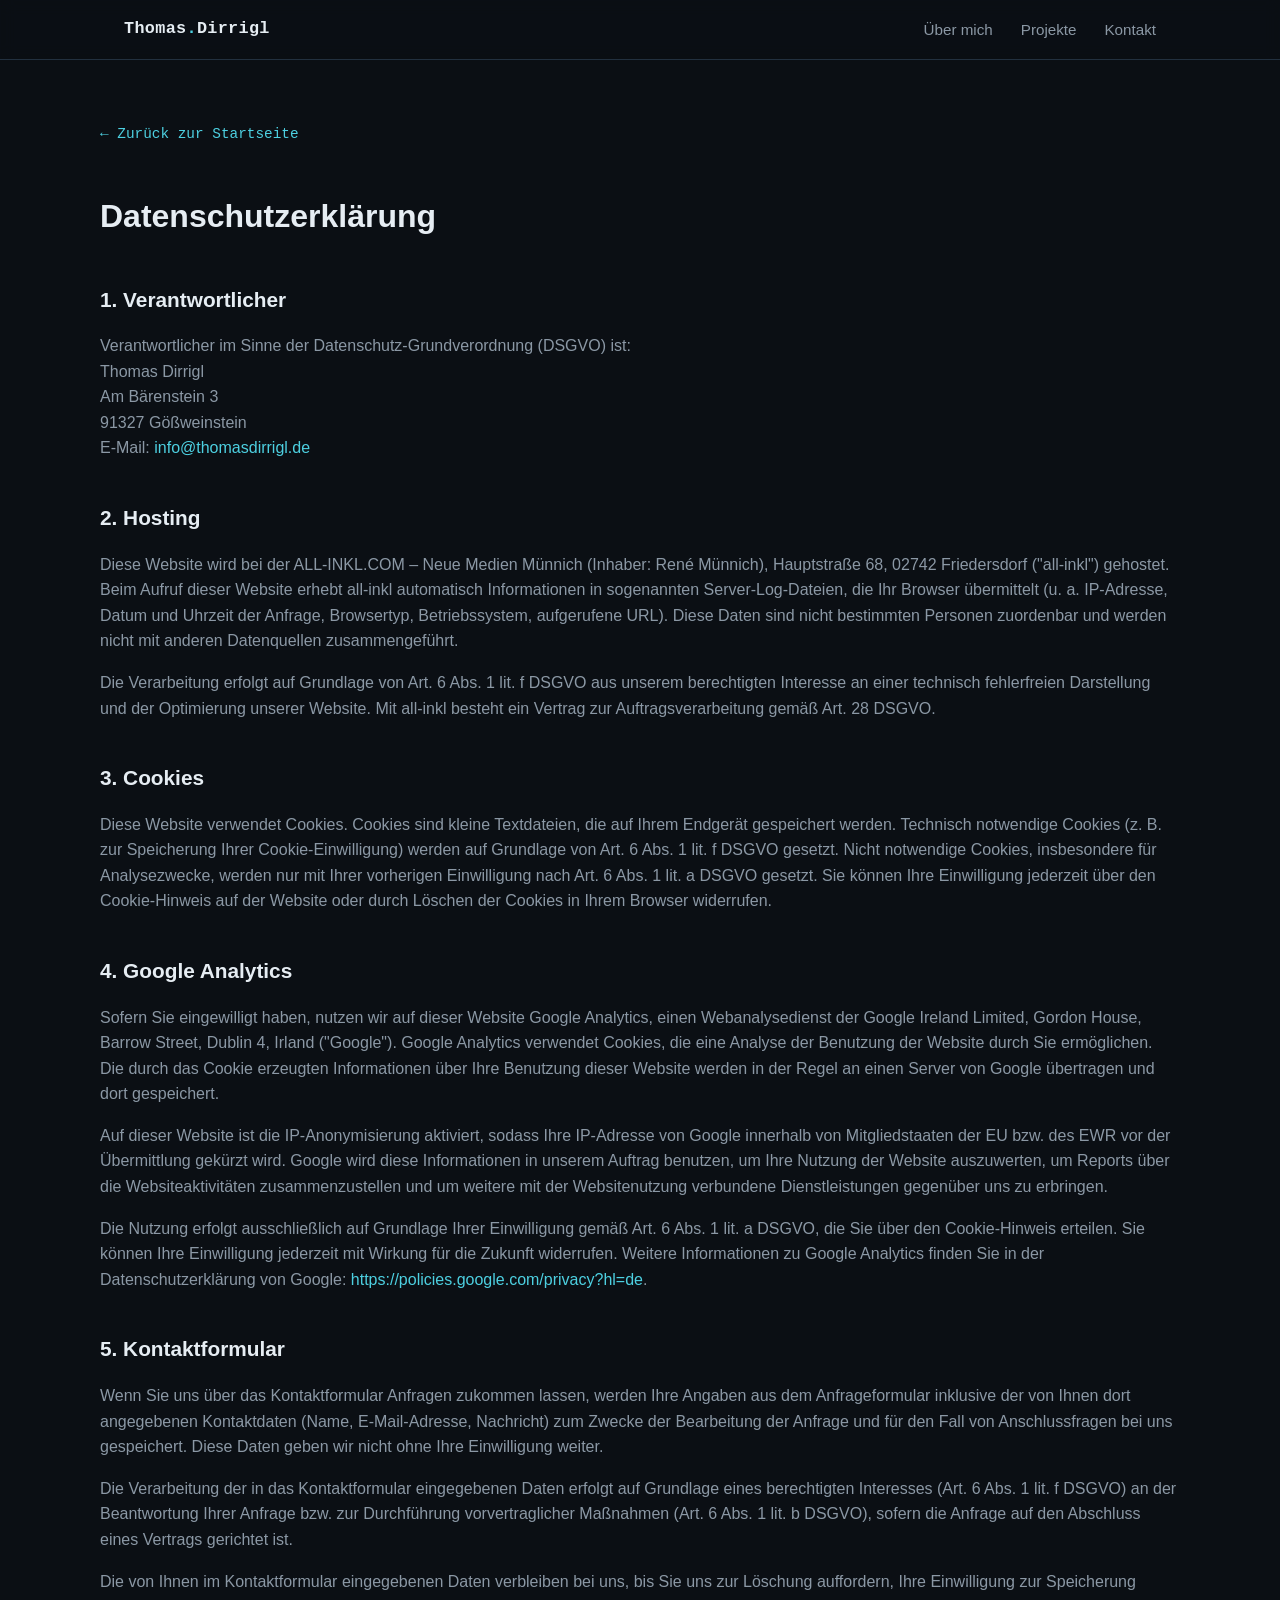
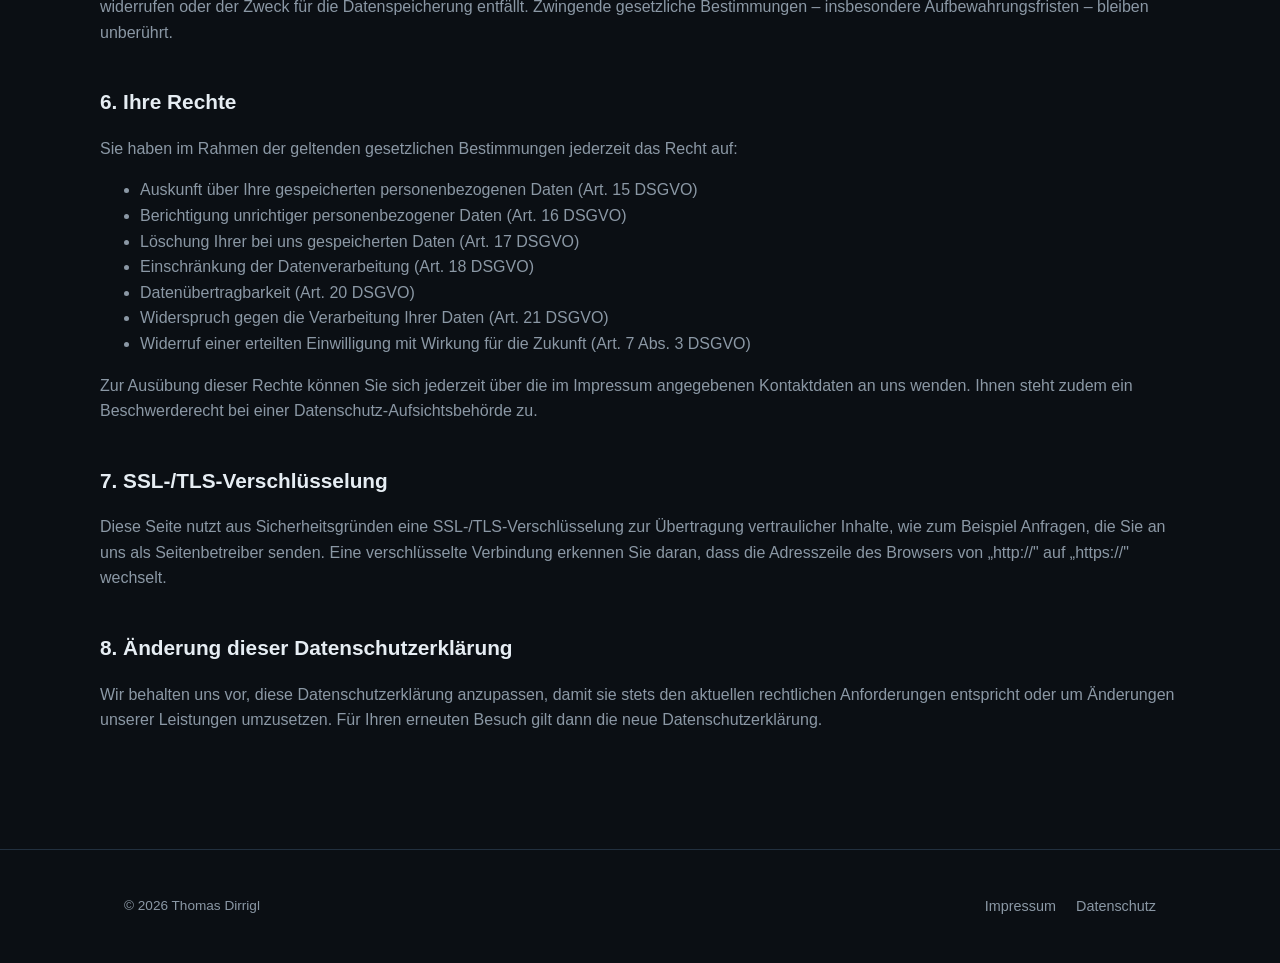
==== datenschutz.html @ 78b627fe "Initial website commit" ====
<!DOCTYPE html>
<html lang="de">
<head>
<meta charset="UTF-8">
<meta name="viewport" content="width=device-width, initial-scale=1.0">
<title>Datenschutzerklärung – Thomas Dirrigl</title>
<link rel="stylesheet" href="css/style.css">
<link rel="icon" href="data:,">
</head>
<body>

<header class="site-header">
  <nav class="nav">
    <a href="index.html#top" class="nav-brand">Thomas<span>.</span>Dirrigl</a>
    <button class="nav-toggle" id="navToggle" aria-label="Menü öffnen" aria-expanded="false">☰</button>
    <ul class="nav-links" id="navLinks">
      <li><a href="index.html#about">Über mich</a></li>
      <li><a href="index.html#projects">Projekte</a></li>
      <li><a href="index.html#contact">Kontakt</a></li>
    </ul>
  </nav>
</header>

<main>
  <div class="container legal-content">
    <a href="index.html" class="back-link">← Zurück zur Startseite</a>
    <h1>Datenschutzerklärung</h1>

    <h2>1. Verantwortlicher</h2>
    <p>
      Verantwortlicher im Sinne der Datenschutz-Grundverordnung (DSGVO) ist:<br>
      Thomas Dirrigl<br>
      Am Bärenstein 3<br>
      91327 Gößweinstein<br>
      E-Mail: <a href="mailto:info@thomasdirrigl.de">info@thomasdirrigl.de</a>
    </p>

    <h2>2. Hosting</h2>
    <p>
      Diese Website wird bei der ALL-INKL.COM – Neue Medien Münnich (Inhaber: René Münnich), Hauptstraße 68, 02742 Friedersdorf ("all-inkl") gehostet. Beim Aufruf dieser Website erhebt all-inkl automatisch Informationen in sogenannten Server-Log-Dateien, die Ihr Browser übermittelt (u. a. IP-Adresse, Datum und Uhrzeit der Anfrage, Browsertyp, Betriebssystem, aufgerufene URL). Diese Daten sind nicht bestimmten Personen zuordenbar und werden nicht mit anderen Datenquellen zusammengeführt.
    </p>
    <p>
      Die Verarbeitung erfolgt auf Grundlage von Art. 6 Abs. 1 lit. f DSGVO aus unserem berechtigten Interesse an einer technisch fehlerfreien Darstellung und der Optimierung unserer Website. Mit all-inkl besteht ein Vertrag zur Auftragsverarbeitung gemäß Art. 28 DSGVO.
    </p>

    <h2>3. Cookies</h2>
    <p>
      Diese Website verwendet Cookies. Cookies sind kleine Textdateien, die auf Ihrem Endgerät gespeichert werden. Technisch notwendige Cookies (z. B. zur Speicherung Ihrer Cookie-Einwilligung) werden auf Grundlage von Art. 6 Abs. 1 lit. f DSGVO gesetzt. Nicht notwendige Cookies, insbesondere für Analysezwecke, werden nur mit Ihrer vorherigen Einwilligung nach Art. 6 Abs. 1 lit. a DSGVO gesetzt. Sie können Ihre Einwilligung jederzeit über den Cookie-Hinweis auf der Website oder durch Löschen der Cookies in Ihrem Browser widerrufen.
    </p>

    <h2>4. Google Analytics</h2>
    <p>
      Sofern Sie eingewilligt haben, nutzen wir auf dieser Website Google Analytics, einen Webanalysedienst der Google Ireland Limited, Gordon House, Barrow Street, Dublin 4, Irland ("Google"). Google Analytics verwendet Cookies, die eine Analyse der Benutzung der Website durch Sie ermöglichen. Die durch das Cookie erzeugten Informationen über Ihre Benutzung dieser Website werden in der Regel an einen Server von Google übertragen und dort gespeichert.
    </p>
    <p>
      Auf dieser Website ist die IP-Anonymisierung aktiviert, sodass Ihre IP-Adresse von Google innerhalb von Mitgliedstaaten der EU bzw. des EWR vor der Übermittlung gekürzt wird. Google wird diese Informationen in unserem Auftrag benutzen, um Ihre Nutzung der Website auszuwerten, um Reports über die Websiteaktivitäten zusammenzustellen und um weitere mit der Websitenutzung verbundene Dienstleistungen gegenüber uns zu erbringen.
    </p>
    <p>
      Die Nutzung erfolgt ausschließlich auf Grundlage Ihrer Einwilligung gemäß Art. 6 Abs. 1 lit. a DSGVO, die Sie über den Cookie-Hinweis erteilen. Sie können Ihre Einwilligung jederzeit mit Wirkung für die Zukunft widerrufen. Weitere Informationen zu Google Analytics finden Sie in der Datenschutzerklärung von Google: <a href="https://policies.google.com/privacy?hl=de" target="_blank" rel="noopener noreferrer">https://policies.google.com/privacy?hl=de</a>.
    </p>

    <h2>5. Kontaktformular</h2>
    <p>
      Wenn Sie uns über das Kontaktformular Anfragen zukommen lassen, werden Ihre Angaben aus dem Anfrageformular inklusive der von Ihnen dort angegebenen Kontaktdaten (Name, E-Mail-Adresse, Nachricht) zum Zwecke der Bearbeitung der Anfrage und für den Fall von Anschlussfragen bei uns gespeichert. Diese Daten geben wir nicht ohne Ihre Einwilligung weiter.
    </p>
    <p>
      Die Verarbeitung der in das Kontaktformular eingegebenen Daten erfolgt auf Grundlage eines berechtigten Interesses (Art. 6 Abs. 1 lit. f DSGVO) an der Beantwortung Ihrer Anfrage bzw. zur Durchführung vorvertraglicher Maßnahmen (Art. 6 Abs. 1 lit. b DSGVO), sofern die Anfrage auf den Abschluss eines Vertrags gerichtet ist.
    </p>
    <p>
      Die von Ihnen im Kontaktformular eingegebenen Daten verbleiben bei uns, bis Sie uns zur Löschung auffordern, Ihre Einwilligung zur Speicherung widerrufen oder der Zweck für die Datenspeicherung entfällt. Zwingende gesetzliche Bestimmungen – insbesondere Aufbewahrungsfristen – bleiben unberührt.
    </p>

    <h2>6. Ihre Rechte</h2>
    <p>Sie haben im Rahmen der geltenden gesetzlichen Bestimmungen jederzeit das Recht auf:</p>
    <ul>
      <li>Auskunft über Ihre gespeicherten personenbezogenen Daten (Art. 15 DSGVO)</li>
      <li>Berichtigung unrichtiger personenbezogener Daten (Art. 16 DSGVO)</li>
      <li>Löschung Ihrer bei uns gespeicherten Daten (Art. 17 DSGVO)</li>
      <li>Einschränkung der Datenverarbeitung (Art. 18 DSGVO)</li>
      <li>Datenübertragbarkeit (Art. 20 DSGVO)</li>
      <li>Widerspruch gegen die Verarbeitung Ihrer Daten (Art. 21 DSGVO)</li>
      <li>Widerruf einer erteilten Einwilligung mit Wirkung für die Zukunft (Art. 7 Abs. 3 DSGVO)</li>
    </ul>
    <p>
      Zur Ausübung dieser Rechte können Sie sich jederzeit über die im Impressum angegebenen Kontaktdaten an uns wenden. Ihnen steht zudem ein Beschwerderecht bei einer Datenschutz-Aufsichtsbehörde zu.
    </p>

    <h2>7. SSL-/TLS-Verschlüsselung</h2>
    <p>
      Diese Seite nutzt aus Sicherheitsgründen eine SSL-/TLS-Verschlüsselung zur Übertragung vertraulicher Inhalte, wie zum Beispiel Anfragen, die Sie an uns als Seitenbetreiber senden. Eine verschlüsselte Verbindung erkennen Sie daran, dass die Adresszeile des Browsers von „http://" auf „https://" wechselt.
    </p>

    <h2>8. Änderung dieser Datenschutzerklärung</h2>
    <p>
      Wir behalten uns vor, diese Datenschutzerklärung anzupassen, damit sie stets den aktuellen rechtlichen Anforderungen entspricht oder um Änderungen unserer Leistungen umzusetzen. Für Ihren erneuten Besuch gilt dann die neue Datenschutzerklärung.
    </p>
  </div>
</main>

<footer class="site-footer">
  <div class="container footer-inner">
    <p class="footer-copy">&copy; 2026 Thomas Dirrigl</p>
    <ul class="footer-links">
      <li><a href="impressum.html">Impressum</a></li>
      <li><a href="datenschutz.html">Datenschutz</a></li>
    </ul>
  </div>
</footer>

<script src="js/main.js"></script>
</body>
</html>
---- css/style.css ----
:root {
  --bg: #0b0f14;
  --bg-alt: #121821;
  --bg-card: #161d28;
  --text: #e6edf3;
  --text-muted: #8b98a5;
  --accent: #4dd0e1;
  --accent-dim: #2a7d8c;
  --border: #22303f;
  --radius: 10px;
  --max-width: 1080px;
  --font: -apple-system, BlinkMacSystemFont, "Segoe UI", Roboto, Helvetica, Arial, sans-serif;
  --font-mono: "SFMono-Regular", Consolas, "Liberation Mono", Menlo, monospace;
}

* {
  box-sizing: border-box;
}

html {
  scroll-behavior: smooth;
}

body {
  margin: 0;
  background: var(--bg);
  color: var(--text);
  font-family: var(--font);
  line-height: 1.6;
  -webkit-font-smoothing: antialiased;
}

a {
  color: var(--accent);
  text-decoration: none;
}

a:hover {
  text-decoration: underline;
}

.container {
  max-width: var(--max-width);
  margin: 0 auto;
  padding: 0 24px;
}

/* Header / Nav */
header.site-header {
  position: sticky;
  top: 0;
  z-index: 100;
  background: rgba(11, 15, 20, 0.85);
  backdrop-filter: blur(8px);
  border-bottom: 1px solid var(--border);
}

.nav {
  display: flex;
  align-items: center;
  justify-content: space-between;
  padding: 16px 24px;
  max-width: var(--max-width);
  margin: 0 auto;
}

.nav-brand {
  font-family: var(--font-mono);
  font-weight: 600;
  font-size: 1.05rem;
  color: var(--text);
  letter-spacing: 0.02em;
}

.nav-brand span {
  color: var(--accent);
}

.nav-links {
  display: flex;
  gap: 28px;
  list-style: none;
  margin: 0;
  padding: 0;
}

.nav-links a {
  color: var(--text-muted);
  font-size: 0.95rem;
  font-weight: 500;
}

.nav-links a:hover {
  color: var(--text);
  text-decoration: none;
}

.nav-toggle {
  display: none;
  background: none;
  border: 1px solid var(--border);
  border-radius: 6px;
  color: var(--text);
  padding: 6px 10px;
  cursor: pointer;
  font-size: 1.1rem;
}

/* Hero */
.hero {
  padding: 100px 0 80px;
  text-align: center;
}

.hero-eyebrow {
  font-family: var(--font-mono);
  color: var(--accent);
  font-size: 0.9rem;
  letter-spacing: 0.08em;
  text-transform: uppercase;
  margin-bottom: 16px;
}

.hero h1 {
  font-size: clamp(2rem, 5vw, 3.2rem);
  margin: 0 0 16px;
  line-height: 1.15;
}

.hero p {
  color: var(--text-muted);
  font-size: 1.15rem;
  max-width: 640px;
  margin: 0 auto 32px;
}

.hero-actions {
  display: flex;
  gap: 16px;
  justify-content: center;
  flex-wrap: wrap;
}

.btn {
  display: inline-block;
  padding: 12px 24px;
  border-radius: 8px;
  font-weight: 600;
  font-size: 0.95rem;
  cursor: pointer;
  border: 1px solid transparent;
}

.btn-primary {
  background: var(--accent);
  color: #06181c;
}

.btn-primary:hover {
  background: #6ddce9;
  text-decoration: none;
}

.btn-secondary {
  background: transparent;
  color: var(--text);
  border-color: var(--border);
}

.btn-secondary:hover {
  border-color: var(--accent);
  color: var(--accent);
  text-decoration: none;
}

/* Sections */
section {
  padding: 72px 0;
  border-top: 1px solid var(--border);
}

.section-header {
  margin-bottom: 40px;
}

.section-eyebrow {
  font-family: var(--font-mono);
  color: var(--accent);
  font-size: 0.85rem;
  letter-spacing: 0.08em;
  text-transform: uppercase;
  margin-bottom: 8px;
}

.section-header h2 {
  font-size: 1.9rem;
  margin: 0;
}

/* About */
.about-grid {
  display: grid;
  grid-template-columns: 1fr 1fr;
  gap: 40px;
  align-items: start;
}

.about-grid p {
  color: var(--text-muted);
  margin: 0 0 16px;
}

.skills-list {
  list-style: none;
  margin: 0;
  padding: 0;
  display: flex;
  flex-wrap: wrap;
  gap: 10px;
}

.skills-list li {
  background: var(--bg-card);
  border: 1px solid var(--border);
  color: var(--text);
  font-family: var(--font-mono);
  font-size: 0.85rem;
  padding: 6px 12px;
  border-radius: 999px;
}

.status-badge {
  display: inline-flex;
  align-items: center;
  gap: 8px;
  background: rgba(77, 208, 225, 0.1);
  border: 1px solid var(--accent-dim);
  color: var(--accent);
  font-size: 0.9rem;
  font-weight: 600;
  padding: 8px 14px;
  border-radius: 999px;
  margin-top: 20px;
}

.status-badge::before {
  content: "";
  width: 8px;
  height: 8px;
  border-radius: 50%;
  background: var(--accent);
  box-shadow: 0 0 0 3px rgba(77, 208, 225, 0.25);
}

/* Projects */
.project-grid {
  display: grid;
  grid-template-columns: repeat(auto-fit, minmax(300px, 1fr));
  gap: 24px;
}

.project-card {
  background: var(--bg-card);
  border: 1px solid var(--border);
  border-radius: var(--radius);
  padding: 28px;
  display: flex;
  flex-direction: column;
  gap: 14px;
}

.project-card .project-tag {
  font-family: var(--font-mono);
  font-size: 0.75rem;
  color: var(--accent);
  text-transform: uppercase;
  letter-spacing: 0.06em;
}

.project-card h3 {
  margin: 0;
  font-size: 1.25rem;
}

.project-card ul {
  margin: 0;
  padding-left: 20px;
  color: var(--text-muted);
  font-size: 0.95rem;
}

.project-card li {
  margin-bottom: 6px;
}

.project-card .next-step {
  margin-top: auto;
  padding-top: 14px;
  border-top: 1px dashed var(--border);
  font-size: 0.88rem;
  color: var(--text-muted);
}

.project-card .next-step strong {
  color: var(--text);
}

.built-with {
  margin-top: 8px;
  font-family: var(--font-mono);
  font-size: 0.78rem;
  color: var(--text-muted);
}

/* Contact */
.contact-grid {
  display: grid;
  grid-template-columns: 1fr 1fr;
  gap: 40px;
}

.contact-info p {
  color: var(--text-muted);
}

.contact-info a {
  font-weight: 600;
}

form.contact-form {
  display: flex;
  flex-direction: column;
  gap: 16px;
}

.form-group {
  display: flex;
  flex-direction: column;
  gap: 6px;
}

.form-group label {
  font-size: 0.9rem;
  color: var(--text-muted);
}

.form-group input,
.form-group textarea {
  background: var(--bg-card);
  border: 1px solid var(--border);
  border-radius: 8px;
  padding: 12px 14px;
  color: var(--text);
  font-family: var(--font);
  font-size: 0.95rem;
  resize: vertical;
}

.form-group input:focus,
.form-group textarea:focus {
  outline: none;
  border-color: var(--accent);
}

.form-hp {
  position: absolute;
  left: -9999px;
  opacity: 0;
}

.form-note {
  font-size: 0.8rem;
  color: var(--text-muted);
}

.form-status {
  font-size: 0.9rem;
  padding: 10px 14px;
  border-radius: 8px;
  display: none;
}

.form-status.success {
  display: block;
  background: rgba(77, 208, 225, 0.1);
  border: 1px solid var(--accent-dim);
  color: var(--accent);
}

.form-status.error {
  display: block;
  background: rgba(225, 77, 77, 0.1);
  border: 1px solid #a33;
  color: #ff8080;
}

/* Footer */
footer.site-footer {
  border-top: 1px solid var(--border);
  padding: 32px 0;
}

.footer-inner {
  display: flex;
  justify-content: space-between;
  align-items: center;
  flex-wrap: wrap;
  gap: 16px;
}

.footer-links {
  display: flex;
  gap: 20px;
  list-style: none;
  margin: 0;
  padding: 0;
}

.footer-links a {
  color: var(--text-muted);
  font-size: 0.9rem;
}

.footer-copy {
  color: var(--text-muted);
  font-size: 0.85rem;
}

/* Legal pages */
.legal-content {
  padding: 60px 0 100px;
}

.legal-content h1 {
  font-size: 2rem;
  margin-bottom: 8px;
}

.legal-content h2 {
  font-size: 1.3rem;
  margin-top: 40px;
  color: var(--text);
}

.legal-content h3 {
  font-size: 1.05rem;
  margin-top: 24px;
}

.legal-content p,
.legal-content li {
  color: var(--text-muted);
}

.legal-content a {
  word-break: break-word;
}

.back-link {
  display: inline-block;
  margin-bottom: 24px;
  font-family: var(--font-mono);
  font-size: 0.9rem;
}

/* Cookie banner */
.cookie-banner {
  position: fixed;
  bottom: 0;
  left: 0;
  right: 0;
  z-index: 200;
  background: var(--bg-card);
  border-top: 1px solid var(--border);
  padding: 20px 24px;
  display: none;
}

.cookie-banner.visible {
  display: block;
}

.cookie-banner-inner {
  max-width: var(--max-width);
  margin: 0 auto;
  display: flex;
  align-items: center;
  justify-content: space-between;
  gap: 24px;
  flex-wrap: wrap;
}

.cookie-banner p {
  margin: 0;
  color: var(--text-muted);
  font-size: 0.9rem;
  max-width: 640px;
}

.cookie-banner p a {
  color: var(--accent);
}

.cookie-actions {
  display: flex;
  gap: 12px;
  flex-wrap: wrap;
}

.cookie-actions .btn {
  padding: 10px 18px;
  font-size: 0.9rem;
}

@media (max-width: 720px) {
  .nav-links {
    position: absolute;
    top: 100%;
    left: 0;
    right: 0;
    background: var(--bg-alt);
    border-bottom: 1px solid var(--border);
    flex-direction: column;
    padding: 16px 24px;
    gap: 16px;
    display: none;
  }

  .nav-links.open {
    display: flex;
  }

  .nav-toggle {
    display: inline-block;
  }

  .about-grid,
  .contact-grid {
    grid-template-columns: 1fr;
  }

  .footer-inner {
    flex-direction: column;
    align-items: flex-start;
  }
}
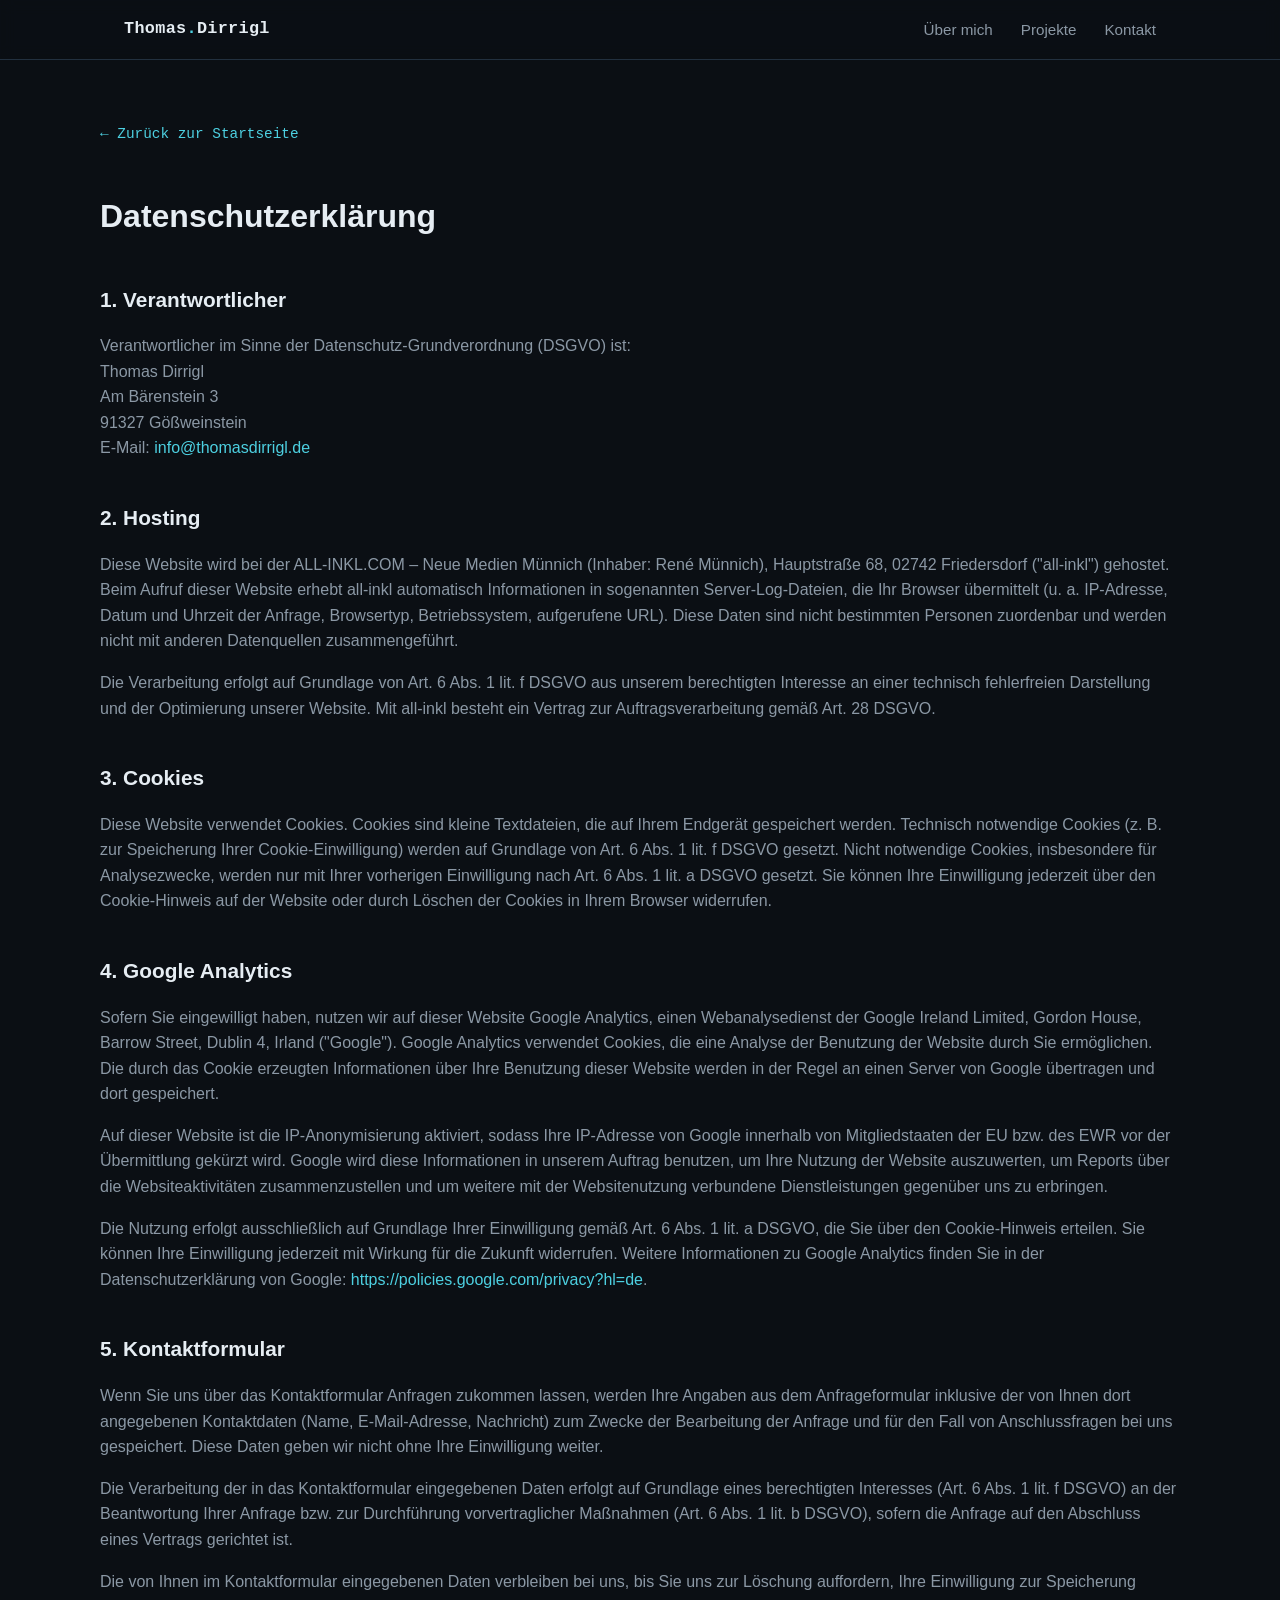
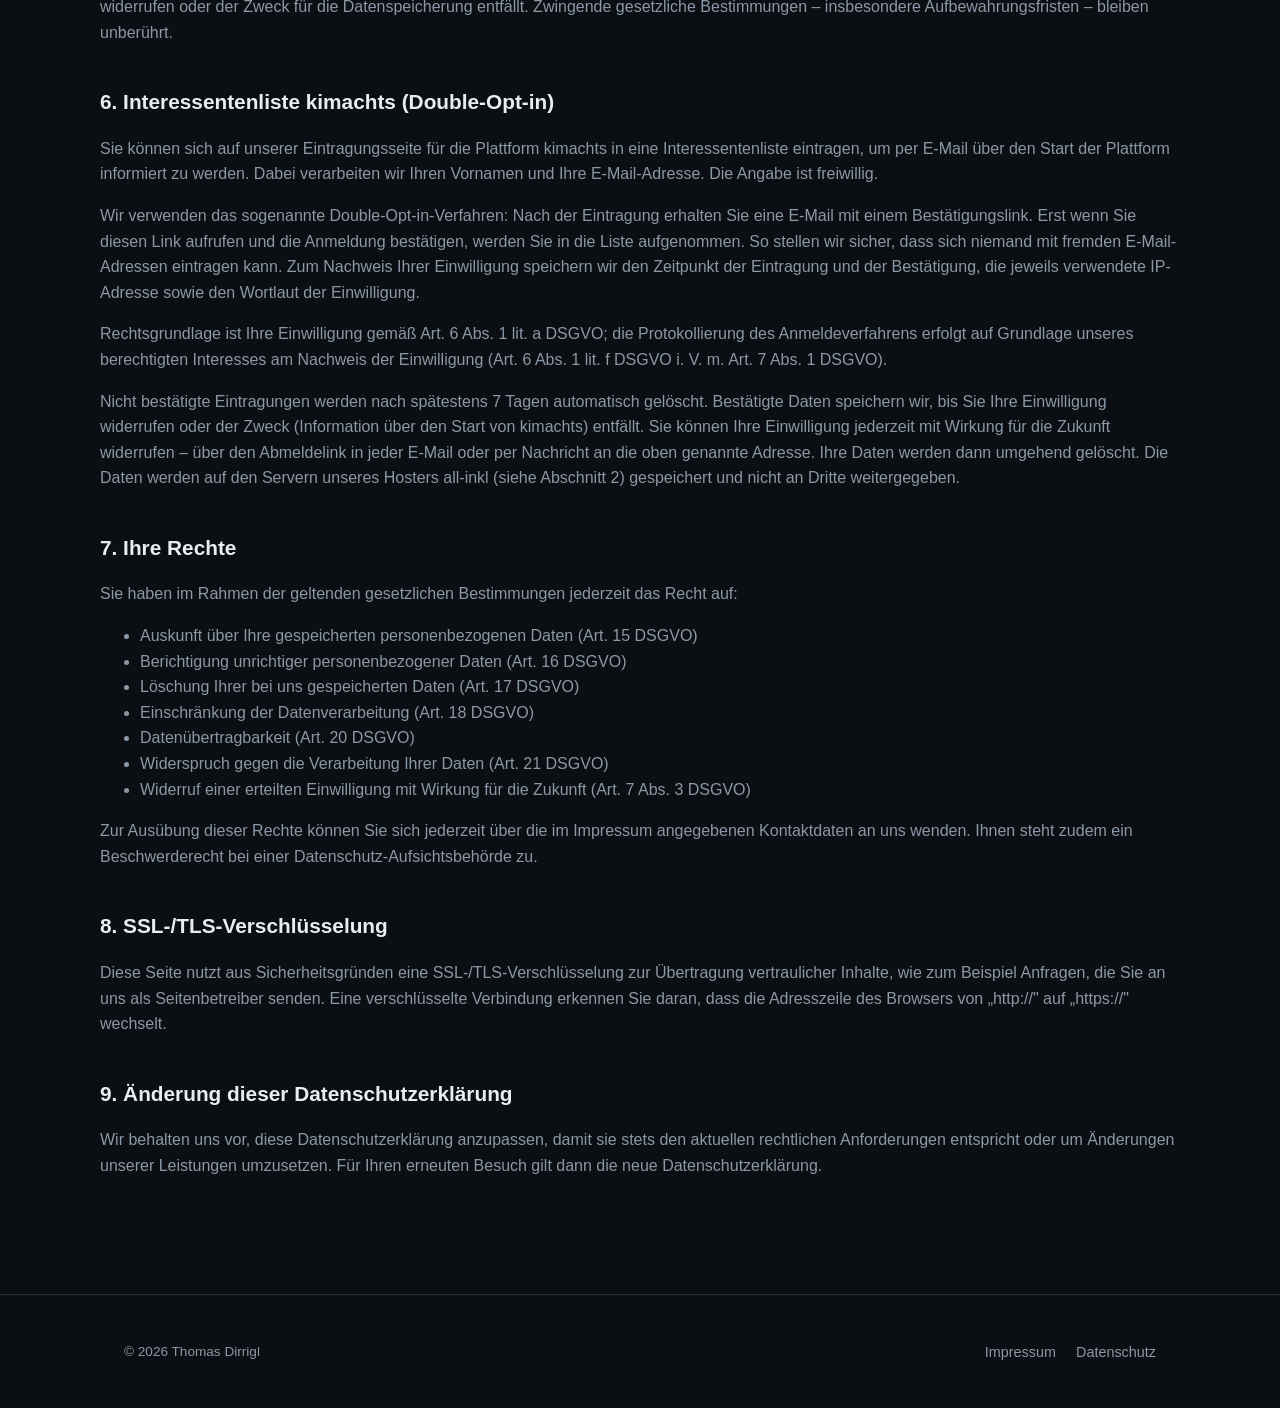
==== commit 5c74df33: "Add kimachts waitlist page with double opt-in Signup form (first name + email) backed by SQLite, con" ====
--- a/datenschutz.html
+++ b/datenschutz.html
@@ -70,7 +70,21 @@
       Die von Ihnen im Kontaktformular eingegebenen Daten verbleiben bei uns, bis Sie uns zur Löschung auffordern, Ihre Einwilligung zur Speicherung widerrufen oder der Zweck für die Datenspeicherung entfällt. Zwingende gesetzliche Bestimmungen – insbesondere Aufbewahrungsfristen – bleiben unberührt.
     </p>
 
-    <h2>6. Ihre Rechte</h2>
+    <h2 id="interessentenliste">6. Interessentenliste kimachts (Double-Opt-in)</h2>
+    <p>
+      Sie können sich auf unserer Eintragungsseite für die Plattform kimachts in eine Interessentenliste eintragen, um per E-Mail über den Start der Plattform informiert zu werden. Dabei verarbeiten wir Ihren Vornamen und Ihre E-Mail-Adresse. Die Angabe ist freiwillig.
+    </p>
+    <p>
+      Wir verwenden das sogenannte Double-Opt-in-Verfahren: Nach der Eintragung erhalten Sie eine E-Mail mit einem Bestätigungslink. Erst wenn Sie diesen Link aufrufen und die Anmeldung bestätigen, werden Sie in die Liste aufgenommen. So stellen wir sicher, dass sich niemand mit fremden E-Mail-Adressen eintragen kann. Zum Nachweis Ihrer Einwilligung speichern wir den Zeitpunkt der Eintragung und der Bestätigung, die jeweils verwendete IP-Adresse sowie den Wortlaut der Einwilligung.
+    </p>
+    <p>
+      Rechtsgrundlage ist Ihre Einwilligung gemäß Art. 6 Abs. 1 lit. a DSGVO; die Protokollierung des Anmeldeverfahrens erfolgt auf Grundlage unseres berechtigten Interesses am Nachweis der Einwilligung (Art. 6 Abs. 1 lit. f DSGVO i. V. m. Art. 7 Abs. 1 DSGVO).
+    </p>
+    <p>
+      Nicht bestätigte Eintragungen werden nach spätestens 7 Tagen automatisch gelöscht. Bestätigte Daten speichern wir, bis Sie Ihre Einwilligung widerrufen oder der Zweck (Information über den Start von kimachts) entfällt. Sie können Ihre Einwilligung jederzeit mit Wirkung für die Zukunft widerrufen – über den Abmeldelink in jeder E-Mail oder per Nachricht an die oben genannte Adresse. Ihre Daten werden dann umgehend gelöscht. Die Daten werden auf den Servern unseres Hosters all-inkl (siehe Abschnitt 2) gespeichert und nicht an Dritte weitergegeben.
+    </p>
+
+    <h2>7. Ihre Rechte</h2>
     <p>Sie haben im Rahmen der geltenden gesetzlichen Bestimmungen jederzeit das Recht auf:</p>
     <ul>
       <li>Auskunft über Ihre gespeicherten personenbezogenen Daten (Art. 15 DSGVO)</li>
@@ -85,12 +99,12 @@
       Zur Ausübung dieser Rechte können Sie sich jederzeit über die im Impressum angegebenen Kontaktdaten an uns wenden. Ihnen steht zudem ein Beschwerderecht bei einer Datenschutz-Aufsichtsbehörde zu.
     </p>
 
-    <h2>7. SSL-/TLS-Verschlüsselung</h2>
+    <h2>8. SSL-/TLS-Verschlüsselung</h2>
     <p>
       Diese Seite nutzt aus Sicherheitsgründen eine SSL-/TLS-Verschlüsselung zur Übertragung vertraulicher Inhalte, wie zum Beispiel Anfragen, die Sie an uns als Seitenbetreiber senden. Eine verschlüsselte Verbindung erkennen Sie daran, dass die Adresszeile des Browsers von „http://" auf „https://" wechselt.
     </p>
 
-    <h2>8. Änderung dieser Datenschutzerklärung</h2>
+    <h2>9. Änderung dieser Datenschutzerklärung</h2>
     <p>
       Wir behalten uns vor, diese Datenschutzerklärung anzupassen, damit sie stets den aktuellen rechtlichen Anforderungen entspricht oder um Änderungen unserer Leistungen umzusetzen. Für Ihren erneuten Besuch gilt dann die neue Datenschutzerklärung.
     </p>
--- a/css/style.css
+++ b/css/style.css
@@ -312,6 +312,25 @@
   color: var(--text-muted);
 }
 
+.repo-link {
+  display: inline-flex;
+  align-items: center;
+  gap: 8px;
+  margin-top: 4px;
+  font-size: 0.88rem;
+  font-weight: 600;
+  color: var(--text);
+}
+
+.repo-link:hover {
+  color: var(--accent);
+  text-decoration: none;
+}
+
+.repo-link svg {
+  flex-shrink: 0;
+}
+
 /* Contact */
 .contact-grid {
   display: grid;
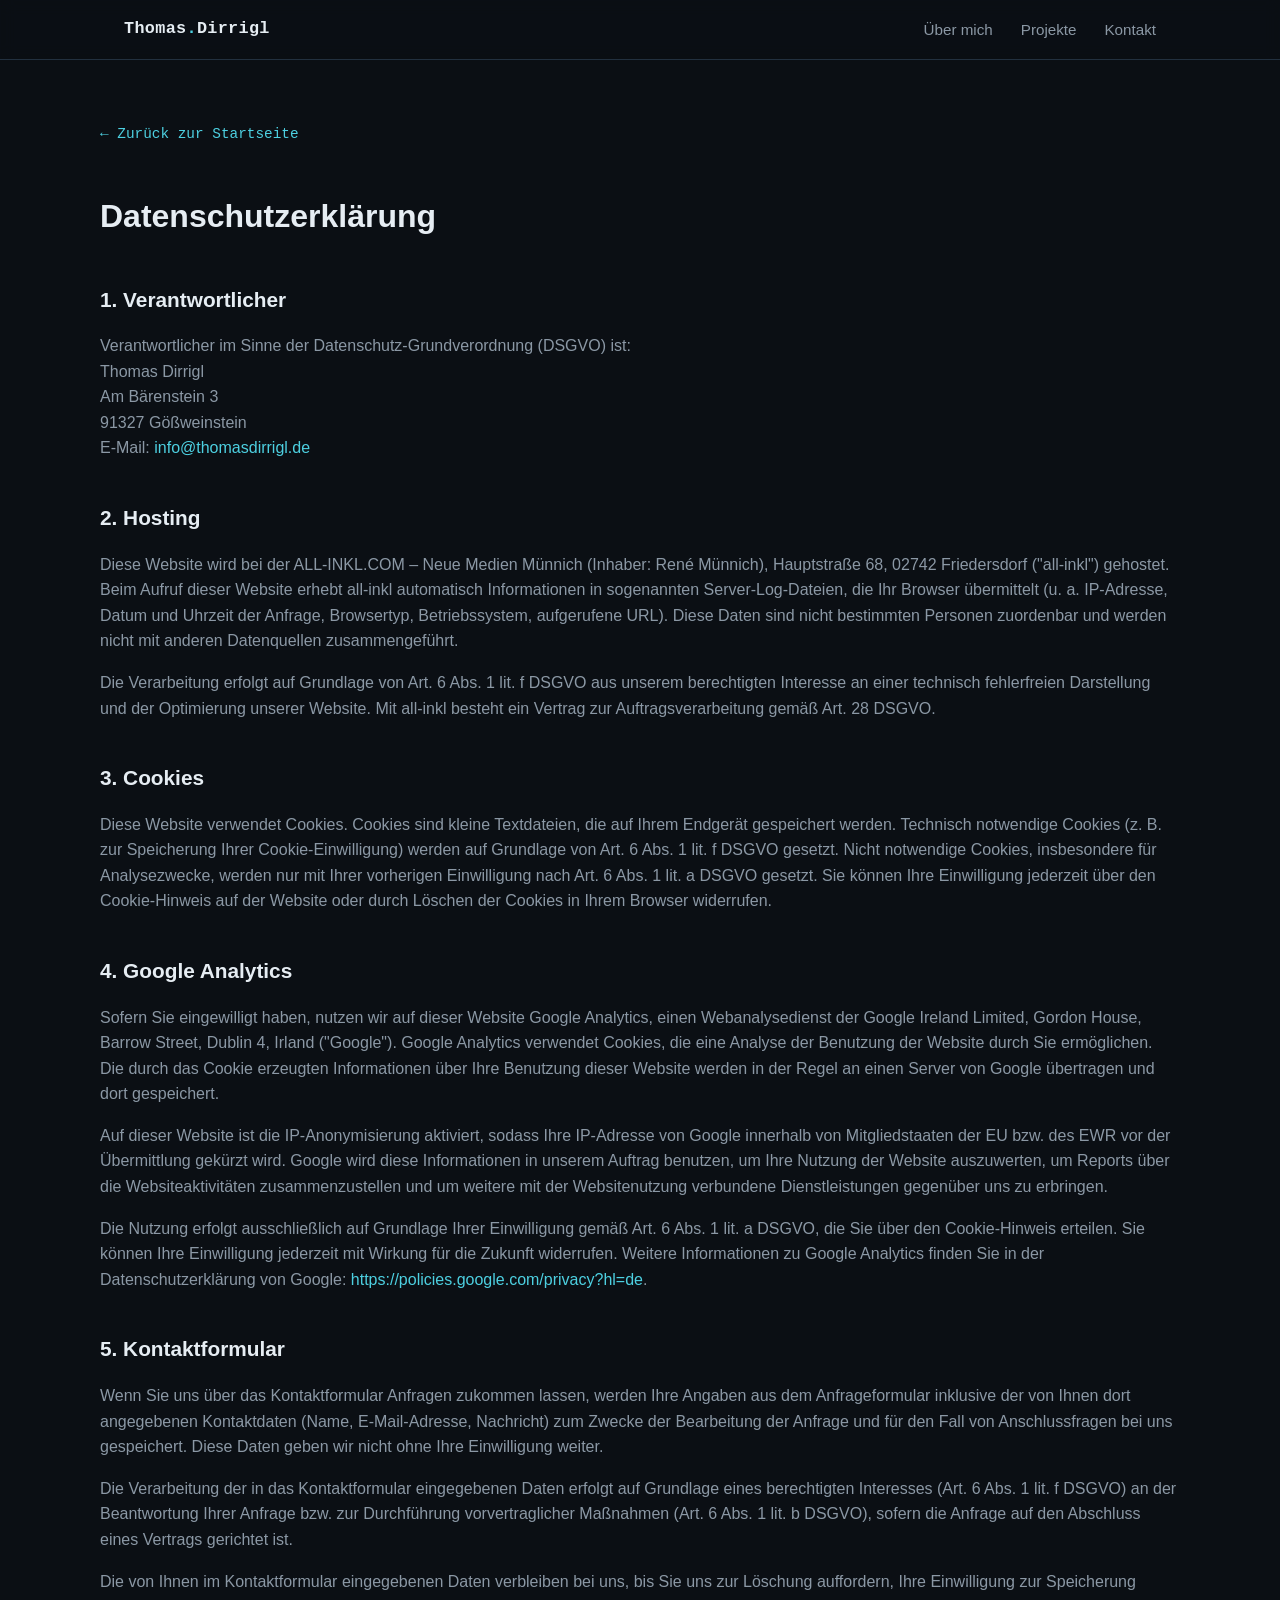
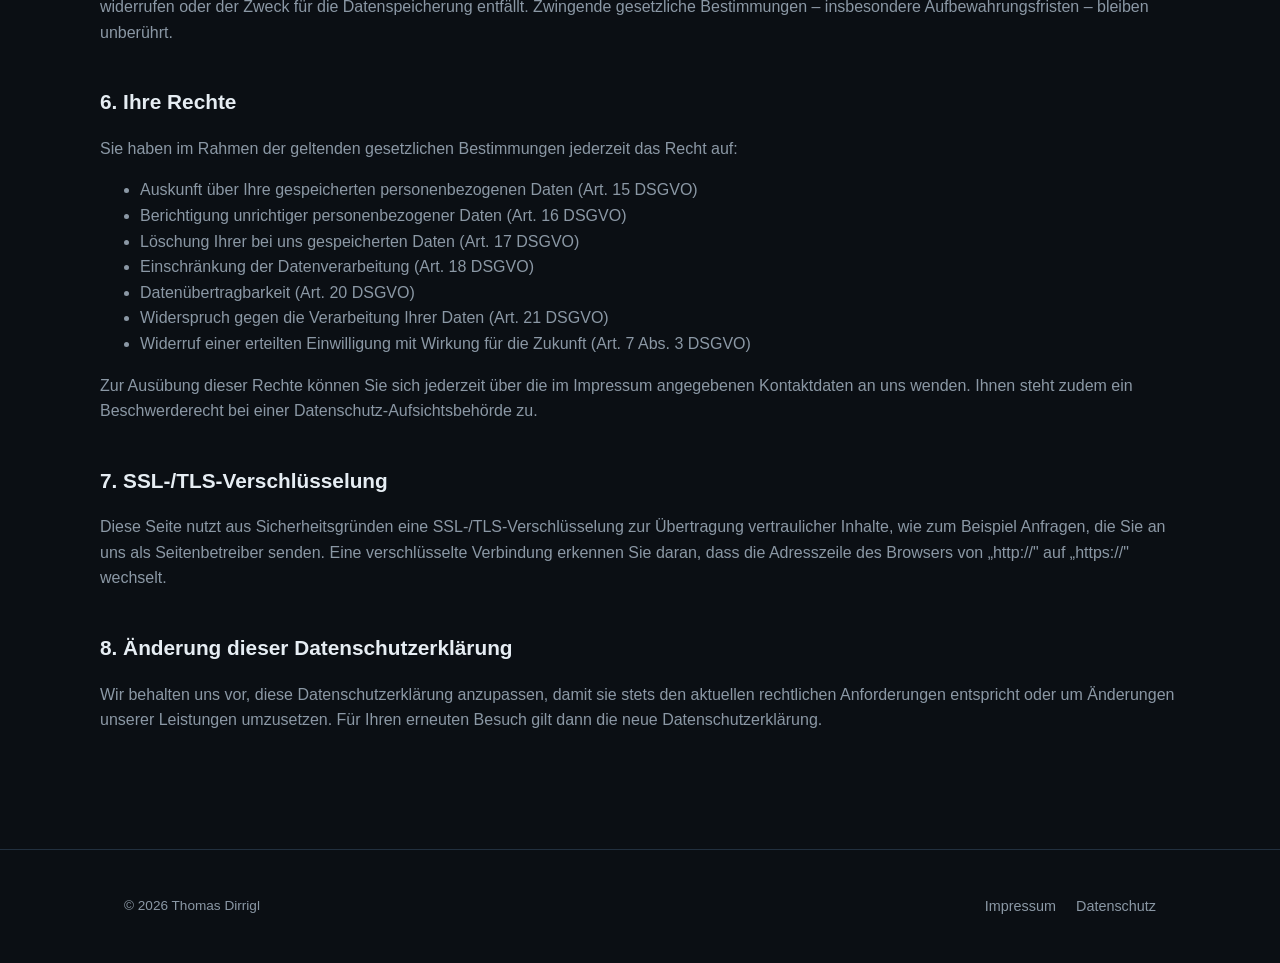
==== commit 3ee855eb: "Add own imprint and privacy pages for list.kimachts.de The waitlist now links to local impressum.php" ====
--- a/datenschutz.html
+++ b/datenschutz.html
@@ -70,21 +70,7 @@
       Die von Ihnen im Kontaktformular eingegebenen Daten verbleiben bei uns, bis Sie uns zur Löschung auffordern, Ihre Einwilligung zur Speicherung widerrufen oder der Zweck für die Datenspeicherung entfällt. Zwingende gesetzliche Bestimmungen – insbesondere Aufbewahrungsfristen – bleiben unberührt.
     </p>
 
-    <h2 id="interessentenliste">6. Interessentenliste kimachts (Double-Opt-in)</h2>
-    <p>
-      Sie können sich auf unserer Eintragungsseite für die Plattform kimachts in eine Interessentenliste eintragen, um per E-Mail über den Start der Plattform informiert zu werden. Dabei verarbeiten wir Ihren Vornamen und Ihre E-Mail-Adresse. Die Angabe ist freiwillig.
-    </p>
-    <p>
-      Wir verwenden das sogenannte Double-Opt-in-Verfahren: Nach der Eintragung erhalten Sie eine E-Mail mit einem Bestätigungslink. Erst wenn Sie diesen Link aufrufen und die Anmeldung bestätigen, werden Sie in die Liste aufgenommen. So stellen wir sicher, dass sich niemand mit fremden E-Mail-Adressen eintragen kann. Zum Nachweis Ihrer Einwilligung speichern wir den Zeitpunkt der Eintragung und der Bestätigung, die jeweils verwendete IP-Adresse sowie den Wortlaut der Einwilligung.
-    </p>
-    <p>
-      Rechtsgrundlage ist Ihre Einwilligung gemäß Art. 6 Abs. 1 lit. a DSGVO; die Protokollierung des Anmeldeverfahrens erfolgt auf Grundlage unseres berechtigten Interesses am Nachweis der Einwilligung (Art. 6 Abs. 1 lit. f DSGVO i. V. m. Art. 7 Abs. 1 DSGVO).
-    </p>
-    <p>
-      Nicht bestätigte Eintragungen werden nach spätestens 7 Tagen automatisch gelöscht. Bestätigte Daten speichern wir, bis Sie Ihre Einwilligung widerrufen oder der Zweck (Information über den Start von kimachts) entfällt. Sie können Ihre Einwilligung jederzeit mit Wirkung für die Zukunft widerrufen – über den Abmeldelink in jeder E-Mail oder per Nachricht an die oben genannte Adresse. Ihre Daten werden dann umgehend gelöscht. Die Daten werden auf den Servern unseres Hosters all-inkl (siehe Abschnitt 2) gespeichert und nicht an Dritte weitergegeben.
-    </p>
-
-    <h2>7. Ihre Rechte</h2>
+    <h2>6. Ihre Rechte</h2>
     <p>Sie haben im Rahmen der geltenden gesetzlichen Bestimmungen jederzeit das Recht auf:</p>
     <ul>
       <li>Auskunft über Ihre gespeicherten personenbezogenen Daten (Art. 15 DSGVO)</li>
@@ -99,12 +85,12 @@
       Zur Ausübung dieser Rechte können Sie sich jederzeit über die im Impressum angegebenen Kontaktdaten an uns wenden. Ihnen steht zudem ein Beschwerderecht bei einer Datenschutz-Aufsichtsbehörde zu.
     </p>
 
-    <h2>8. SSL-/TLS-Verschlüsselung</h2>
+    <h2>7. SSL-/TLS-Verschlüsselung</h2>
     <p>
       Diese Seite nutzt aus Sicherheitsgründen eine SSL-/TLS-Verschlüsselung zur Übertragung vertraulicher Inhalte, wie zum Beispiel Anfragen, die Sie an uns als Seitenbetreiber senden. Eine verschlüsselte Verbindung erkennen Sie daran, dass die Adresszeile des Browsers von „http://" auf „https://" wechselt.
     </p>
 
-    <h2>9. Änderung dieser Datenschutzerklärung</h2>
+    <h2>8. Änderung dieser Datenschutzerklärung</h2>
     <p>
       Wir behalten uns vor, diese Datenschutzerklärung anzupassen, damit sie stets den aktuellen rechtlichen Anforderungen entspricht oder um Änderungen unserer Leistungen umzusetzen. Für Ihren erneuten Besuch gilt dann die neue Datenschutzerklärung.
     </p>
